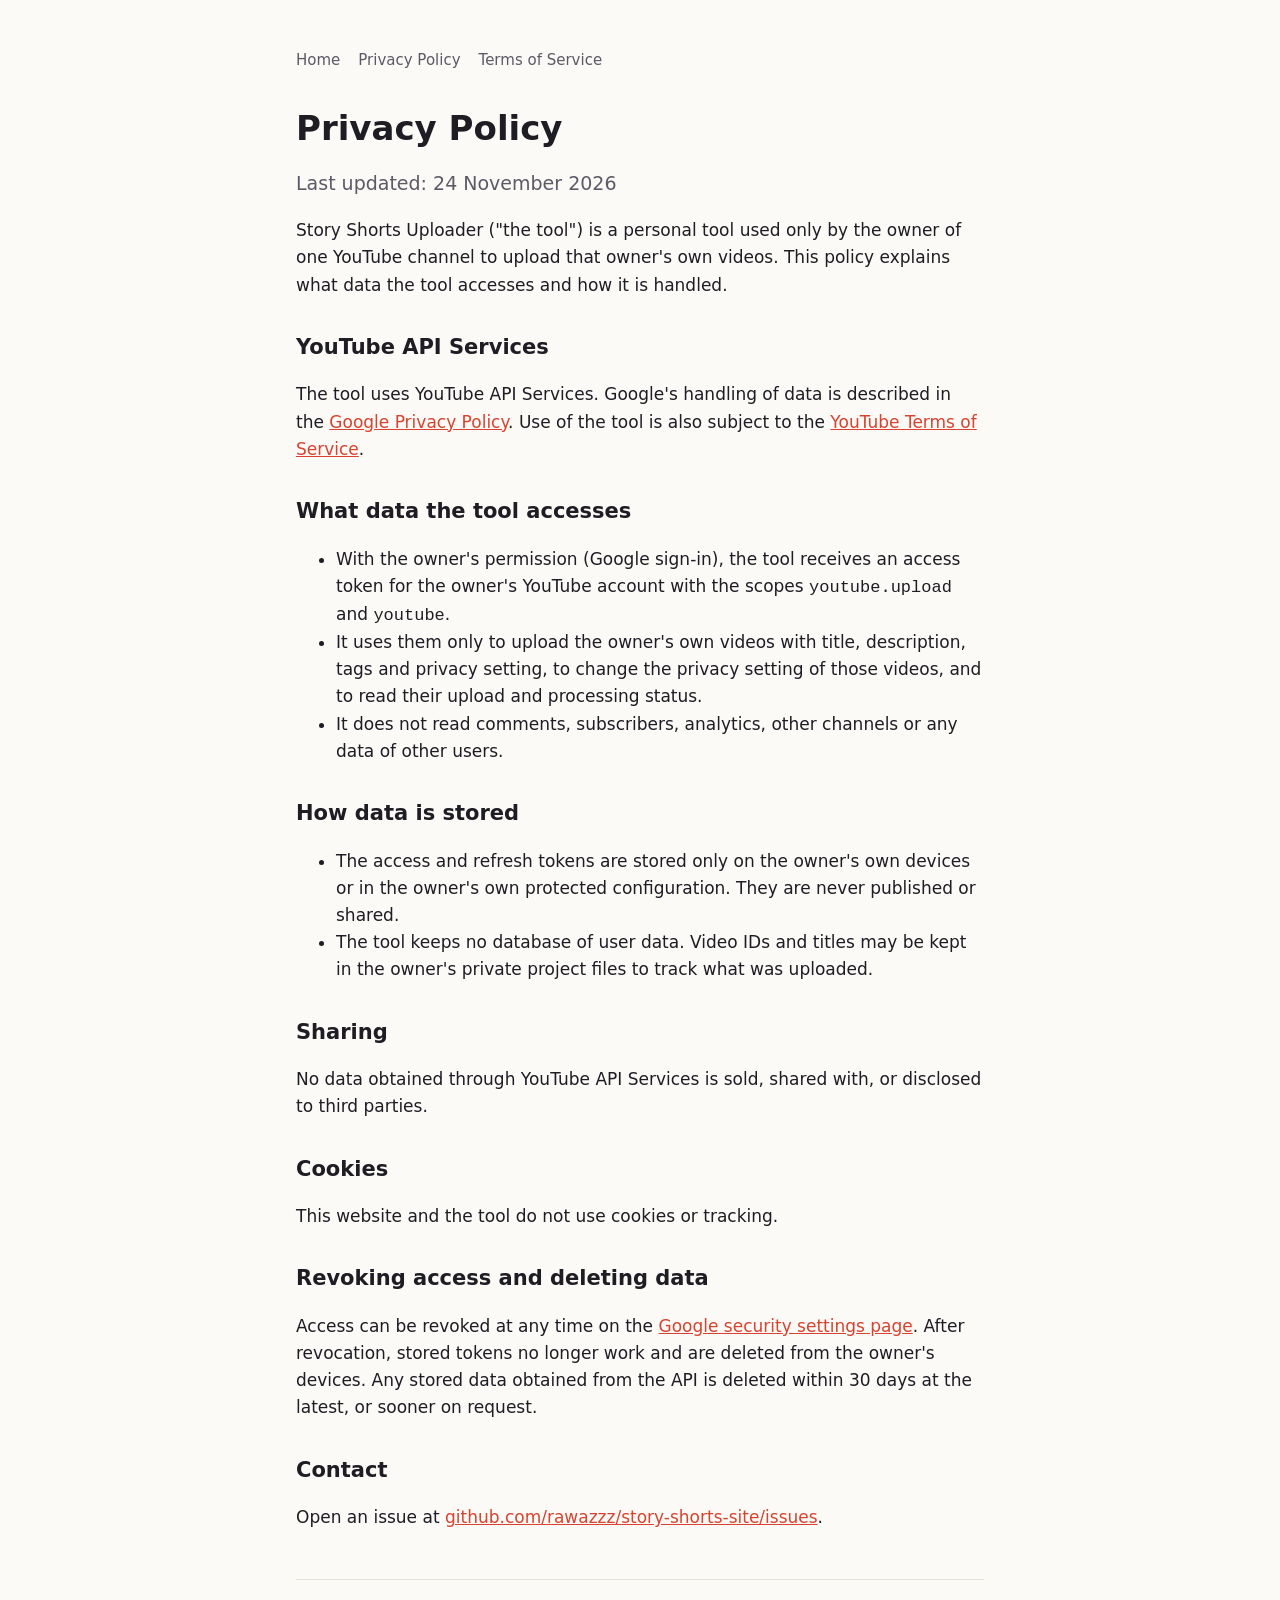
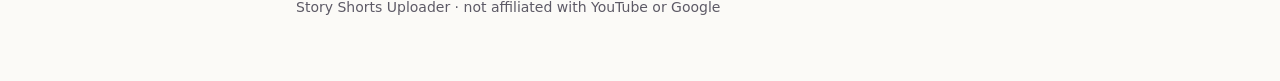
==== privacy.html @ 0a9ae164 "Project site: home, privacy policy, terms" ====
<!doctype html>
<html lang="en">
<head>
<meta charset="utf-8">
<meta name="viewport" content="width=device-width, initial-scale=1">
<title>Privacy Policy · Story Shorts Uploader</title>
<link rel="stylesheet" href="style.css">
</head>
<body>
<main>
  <nav><a href="./">Home</a><a href="privacy.html">Privacy Policy</a><a href="terms.html">Terms of Service</a></nav>
  <h1>Privacy Policy</h1>
  <p class="lead">Last updated: 24 November 2026</p>

  <p>Story Shorts Uploader ("the tool") is a personal tool used only by the owner of one YouTube channel to upload that owner's own videos. This policy explains what data the tool accesses and how it is handled.</p>

  <h2>YouTube API Services</h2>
  <p>The tool uses YouTube API Services. Google's handling of data is described in the <a href="https://policies.google.com/privacy">Google Privacy Policy</a>. Use of the tool is also subject to the <a href="https://www.youtube.com/t/terms">YouTube Terms of Service</a>.</p>

  <h2>What data the tool accesses</h2>
  <ul>
    <li>With the owner's permission (Google sign-in), the tool receives an access token for the owner's YouTube account with the scopes <code>youtube.upload</code> and <code>youtube</code>.</li>
    <li>It uses them only to upload the owner's own videos with title, description, tags and privacy setting, to change the privacy setting of those videos, and to read their upload and processing status.</li>
    <li>It does not read comments, subscribers, analytics, other channels or any data of other users.</li>
  </ul>

  <h2>How data is stored</h2>
  <ul>
    <li>The access and refresh tokens are stored only on the owner's own devices or in the owner's own protected configuration. They are never published or shared.</li>
    <li>The tool keeps no database of user data. Video IDs and titles may be kept in the owner's private project files to track what was uploaded.</li>
  </ul>

  <h2>Sharing</h2>
  <p>No data obtained through YouTube API Services is sold, shared with, or disclosed to third parties.</p>

  <h2>Cookies</h2>
  <p>This website and the tool do not use cookies or tracking.</p>

  <h2>Revoking access and deleting data</h2>
  <p>Access can be revoked at any time on the <a href="https://myaccount.google.com/permissions">Google security settings page</a>. After revocation, stored tokens no longer work and are deleted from the owner's devices. Any stored data obtained from the API is deleted within 30 days at the latest, or sooner on request.</p>

  <h2>Contact</h2>
  <p>Open an issue at <a href="https://github.com/rawazzz/story-shorts-site/issues">github.com/rawazzz/story-shorts-site/issues</a>.</p>

  <footer>Story Shorts Uploader · not affiliated with YouTube or Google</footer>
</main>
</body>
</html>
---- style.css ----
:root { --bg: #fbfaf7; --fg: #1f1d24; --muted: #5d5a66; --accent: #d8432f; --line: #e6e2da; }
@media (prefers-color-scheme: dark) { :root { --bg: #15141a; --fg: #ecebf0; --muted: #a7a4b2; --accent: #ff7a5c; --line: #2c2a33; } }
* { box-sizing: border-box; }
body { margin: 0; background: var(--bg); color: var(--fg); font: 17px/1.6 system-ui, -apple-system, "Segoe UI", Roboto, sans-serif; }
main { max-width: 720px; margin: 0 auto; padding: 48px 16px 64px; }
nav { display: flex; gap: 18px; flex-wrap: wrap; font-size: 15px; margin-bottom: 36px; }
nav a { color: var(--muted); text-decoration: none; }
nav a:hover, a { color: var(--accent); }
h1 { font-size: 34px; line-height: 1.2; margin: 0 0 12px; }
h2 { font-size: 21px; margin: 32px 0 8px; }
p, li { color: var(--fg); }
.lead { color: var(--muted); font-size: 19px; }
footer { margin-top: 48px; padding-top: 16px; border-top: 1px solid var(--line); color: var(--muted); font-size: 14px; }
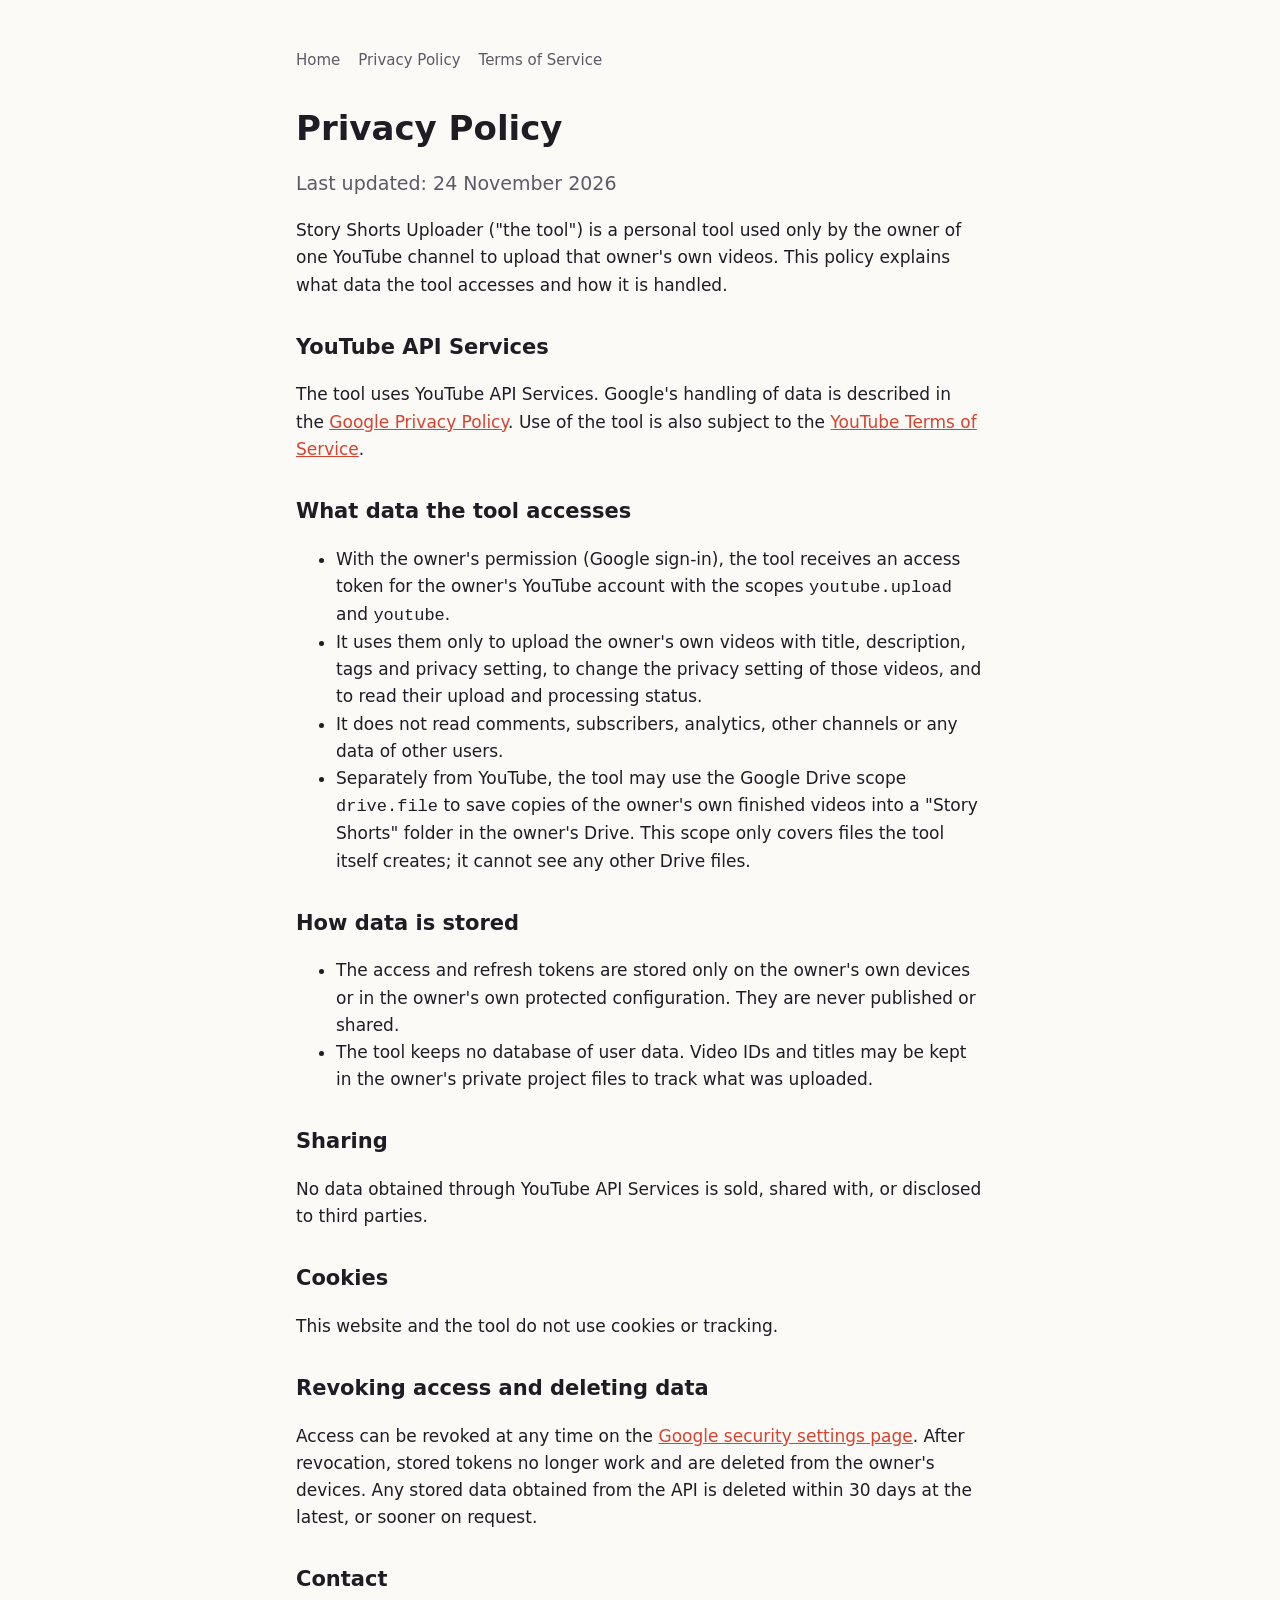
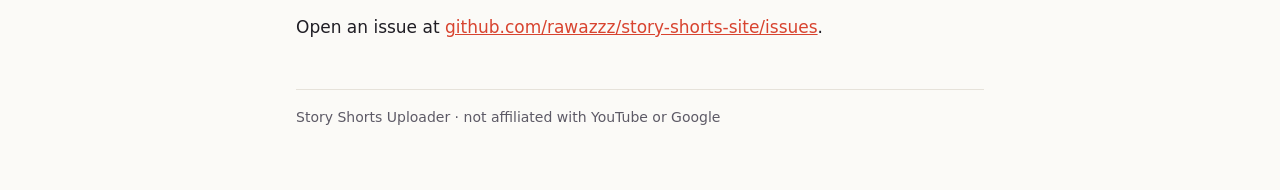
==== commit c324db58: "Privacy policy: mention drive.file for saving own videos" ====
--- a/privacy.html
+++ b/privacy.html
@@ -22,6 +22,7 @@
     <li>With the owner's permission (Google sign-in), the tool receives an access token for the owner's YouTube account with the scopes <code>youtube.upload</code> and <code>youtube</code>.</li>
     <li>It uses them only to upload the owner's own videos with title, description, tags and privacy setting, to change the privacy setting of those videos, and to read their upload and processing status.</li>
     <li>It does not read comments, subscribers, analytics, other channels or any data of other users.</li>
+    <li>Separately from YouTube, the tool may use the Google Drive scope <code>drive.file</code> to save copies of the owner's own finished videos into a "Story Shorts" folder in the owner's Drive. This scope only covers files the tool itself creates; it cannot see any other Drive files.</li>
   </ul>
 
   <h2>How data is stored</h2>
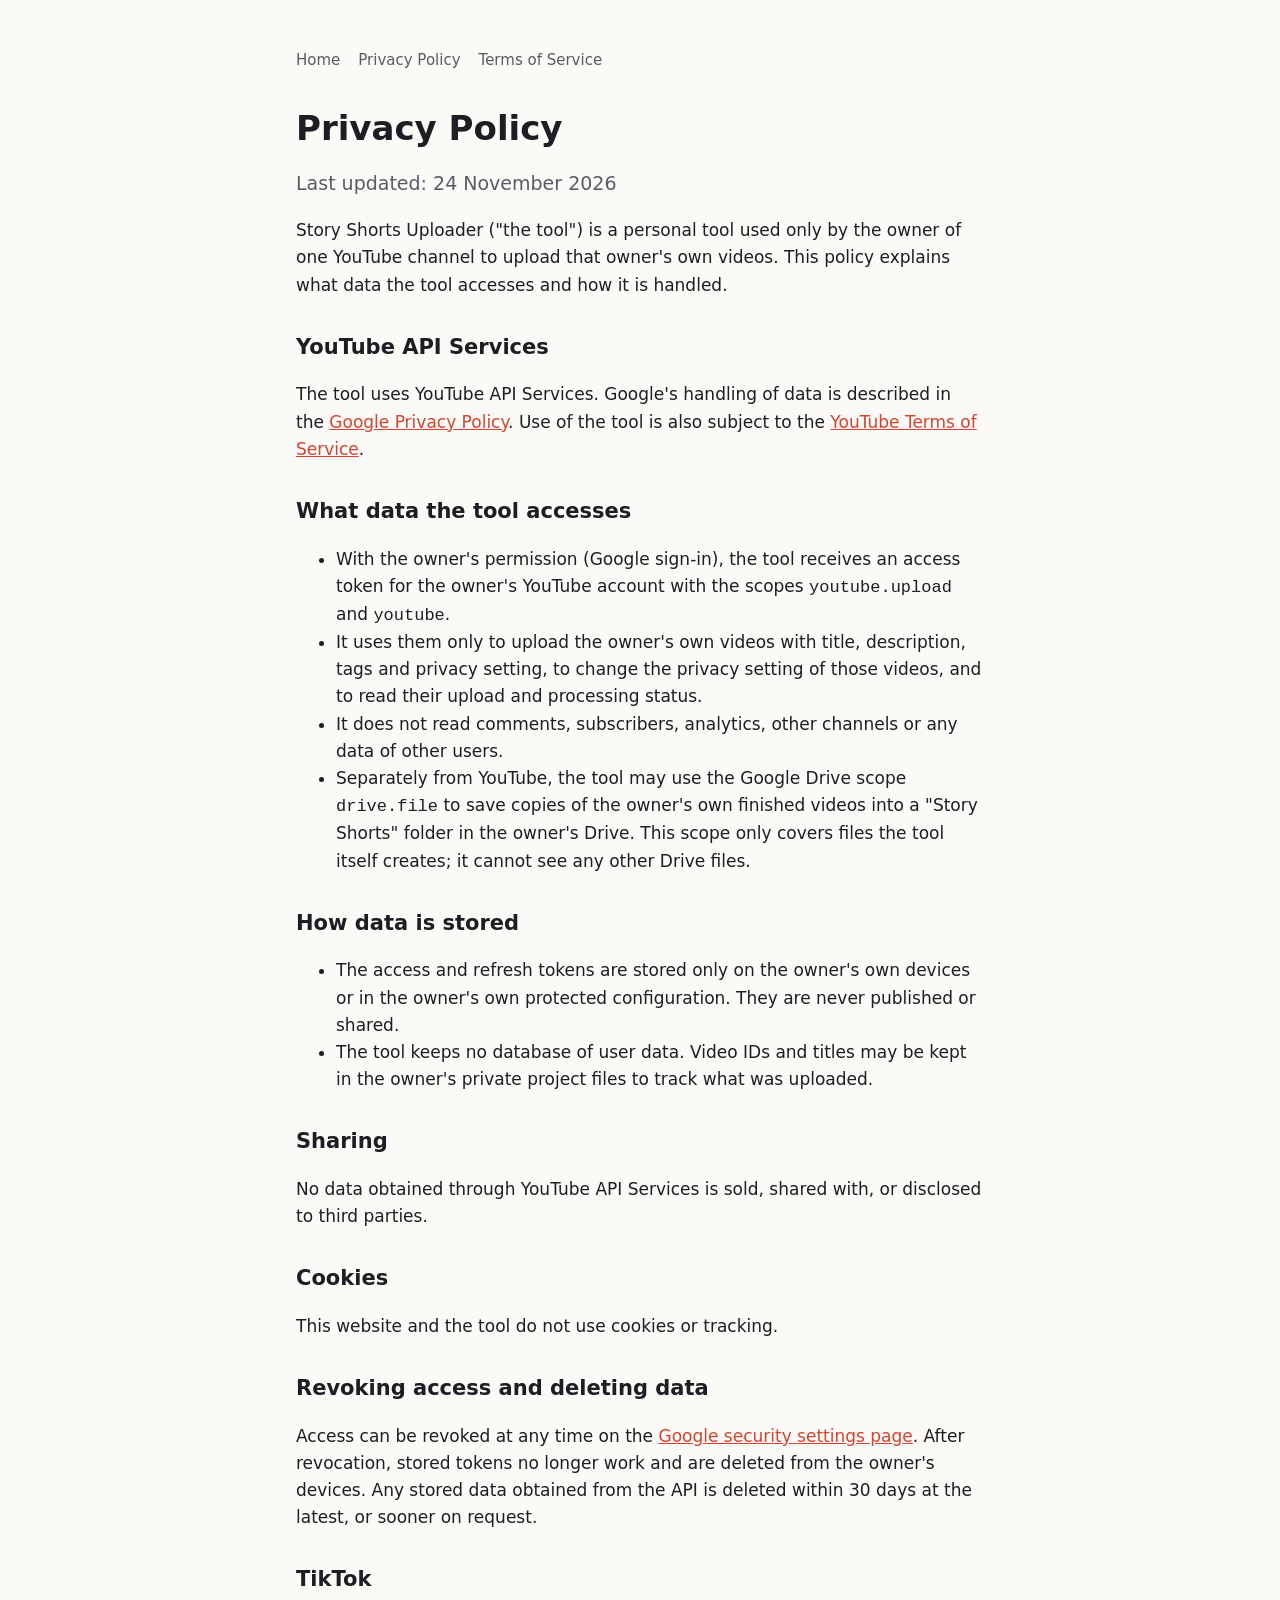
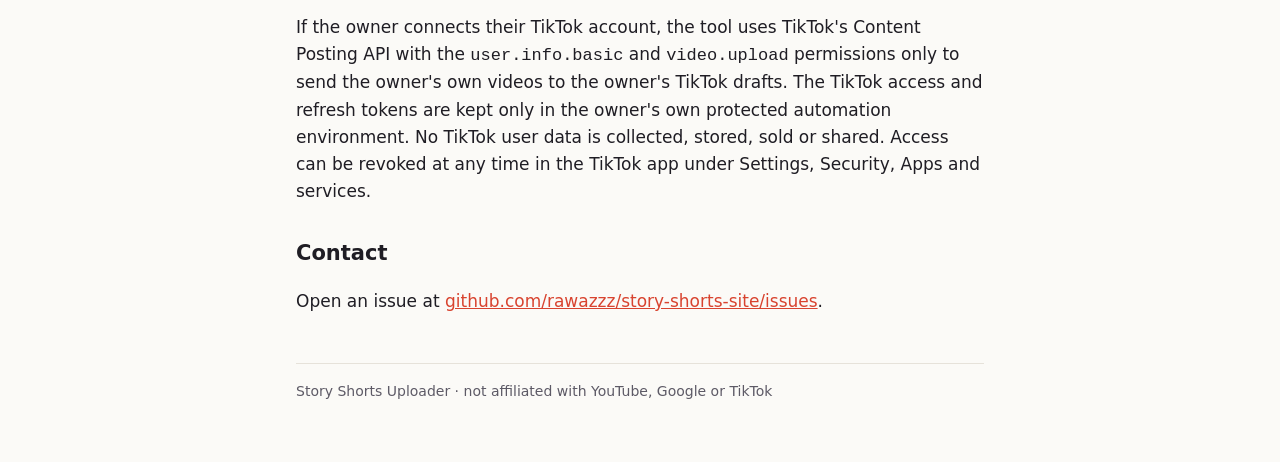
==== commit f2f5fecf: "TikTok login callback page; mention TikTok drafts in the site, privacy and terms Co-Authored-By: Cla" ====
--- a/privacy.html
+++ b/privacy.html
@@ -40,10 +40,13 @@
   <h2>Revoking access and deleting data</h2>
   <p>Access can be revoked at any time on the <a href="https://myaccount.google.com/permissions">Google security settings page</a>. After revocation, stored tokens no longer work and are deleted from the owner's devices. Any stored data obtained from the API is deleted within 30 days at the latest, or sooner on request.</p>
 
+  <h2>TikTok</h2>
+  <p>If the owner connects their TikTok account, the tool uses TikTok's Content Posting API with the <code>user.info.basic</code> and <code>video.upload</code> permissions only to send the owner's own videos to the owner's TikTok drafts. The TikTok access and refresh tokens are kept only in the owner's own protected automation environment. No TikTok user data is collected, stored, sold or shared. Access can be revoked at any time in the TikTok app under Settings, Security, Apps and services.</p>
+
   <h2>Contact</h2>
   <p>Open an issue at <a href="https://github.com/rawazzz/story-shorts-site/issues">github.com/rawazzz/story-shorts-site/issues</a>.</p>
 
-  <footer>Story Shorts Uploader · not affiliated with YouTube or Google</footer>
+  <footer>Story Shorts Uploader · not affiliated with YouTube, Google or TikTok</footer>
 </main>
 </body>
 </html>
